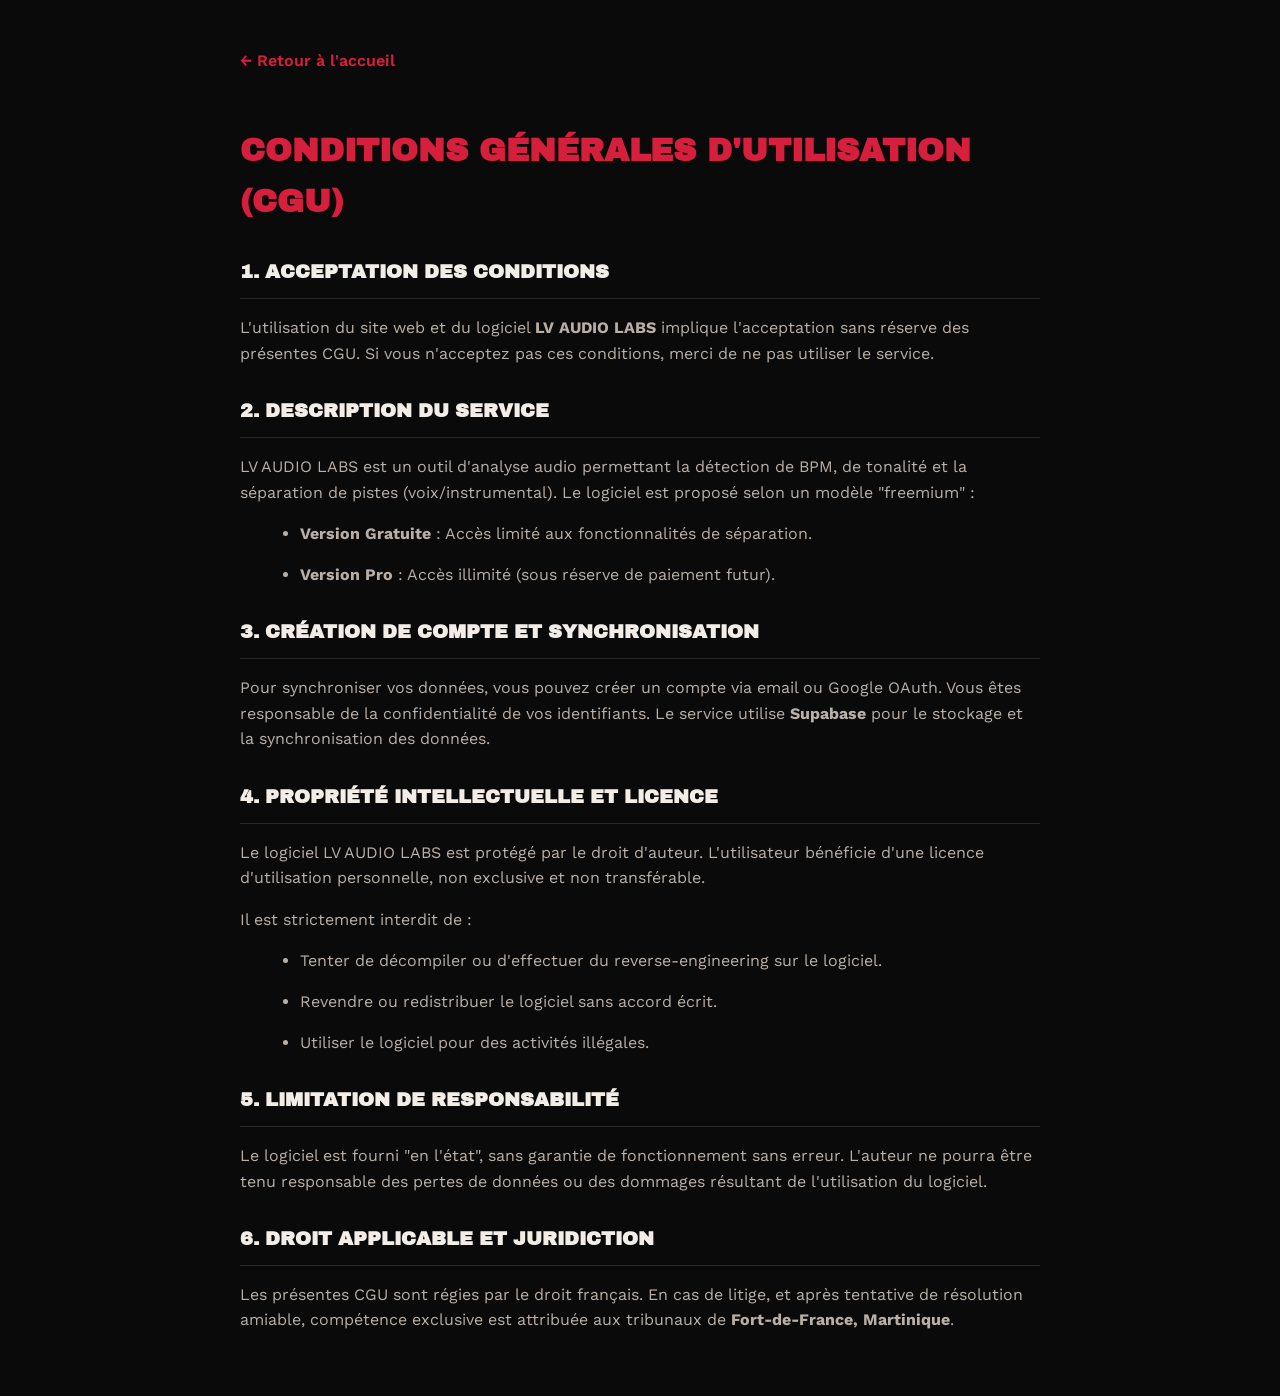
==== cgu.html @ 14dea481 "mise en conformité légale RGPD, accessibilité et gestion cookies" ====
<!DOCTYPE html>
<html lang="fr">
<head>
    <meta charset="UTF-8">
    <meta name="viewport" content="width=device-width, initial-scale=1.0">
    <title>Conditions Générales d'Utilisation — LV AUDIO LABS</title>
    <link rel="preconnect" href="https://fonts.googleapis.com">
    <link rel="preconnect" href="https://fonts.gstatic.com" crossorigin>
    <link href="https://fonts.googleapis.com/css2?family=Archivo+Black&family=Work+Sans:wght@400;500;600;700&display=swap" rel="stylesheet">
    <style>
        :root {
            --bg: #0b0a0a;
            --bg-raised: #151313;
            --red: #d61f3c;
            --cream: #f2ede7;
            --grey: #b8b0a8;
            --line: #2a2626;
        }
        body {
            background: var(--bg);
            color: var(--cream);
            font-family: 'Work Sans', sans-serif;
            line-height: 1.6;
            padding: 40px 20px;
        }
        .wrap { max-width: 800px; margin: 0 auto; }
        h1 { font-family: 'Archivo Black', sans-serif; text-transform: uppercase; color: var(--red); margin-bottom: 30px; }
        h2 { font-family: 'Archivo Black', sans-serif; text-transform: uppercase; font-size: 1.2rem; margin-top: 30px; border-bottom: 1px solid var(--line); padding-bottom: 10px; }
        p, li { color: var(--grey); margin-bottom: 15px; }
        ul { margin-left: 20px; margin-bottom: 20px; }
        .back-link { display: inline-block; margin-bottom: 30px; color: var(--red); text-decoration: none; font-weight: 600; }
        .back-link:hover { text-decoration: underline; }
    </style>
</head>
<body>
    <div class="wrap">
        <a href="index.html" class="back-link">← Retour à l'accueil</a>
        <h1>Conditions Générales d'Utilisation (CGU)</h1>
        
        <section>
            <h2>1. Acceptation des Conditions</h2>
            <p>L'utilisation du site web et du logiciel <strong>LV AUDIO LABS</strong> implique l'acceptation sans réserve des présentes CGU. Si vous n'acceptez pas ces conditions, merci de ne pas utiliser le service.</p>
        </section>

        <section>
            <h2>2. Description du Service</h2>
            <p>LV AUDIO LABS est un outil d'analyse audio permettant la détection de BPM, de tonalité et la séparation de pistes (voix/instrumental). Le logiciel est proposé selon un modèle "freemium" :</p>
            <ul>
                <li><strong>Version Gratuite</strong> : Accès limité aux fonctionnalités de séparation.</li>
                <li><strong>Version Pro</strong> : Accès illimité (sous réserve de paiement futur).</li>
            </ul>
        </section>

        <section>
            <h2>3. Création de Compte et Synchronisation</h2>
            <p>Pour synchroniser vos données, vous pouvez créer un compte via email ou Google OAuth. Vous êtes responsable de la confidentialité de vos identifiants. Le service utilise <strong>Supabase</strong> pour le stockage et la synchronisation des données.</p>
        </section>

        <section>
            <h2>4. Propriété Intellectuelle et Licence</h2>
            <p>Le logiciel LV AUDIO LABS est protégé par le droit d'auteur. L'utilisateur bénéficie d'une licence d'utilisation personnelle, non exclusive et non transférable.</p>
            <p>Il est strictement interdit de :</p>
            <ul>
                <li>Tenter de décompiler ou d'effectuer du reverse-engineering sur le logiciel.</li>
                <li>Revendre ou redistribuer le logiciel sans accord écrit.</li>
                <li>Utiliser le logiciel pour des activités illégales.</li>
            </ul>
        </section>

        <section>
            <h2>5. Limitation de Responsabilité</h2>
            <p>Le logiciel est fourni "en l'état", sans garantie de fonctionnement sans erreur. L'auteur ne pourra être tenu responsable des pertes de données ou des dommages résultant de l'utilisation du logiciel.</p>
        </section>

        <section>
            <h2>6. Droit Applicable et Juridiction</h2>
            <p>Les présentes CGU sont régies par le droit français. En cas de litige, et après tentative de résolution amiable, compétence exclusive est attribuée aux tribunaux de <strong>Fort-de-France, Martinique</strong>.</p>
        </section>
    </div>
</body>
</html>
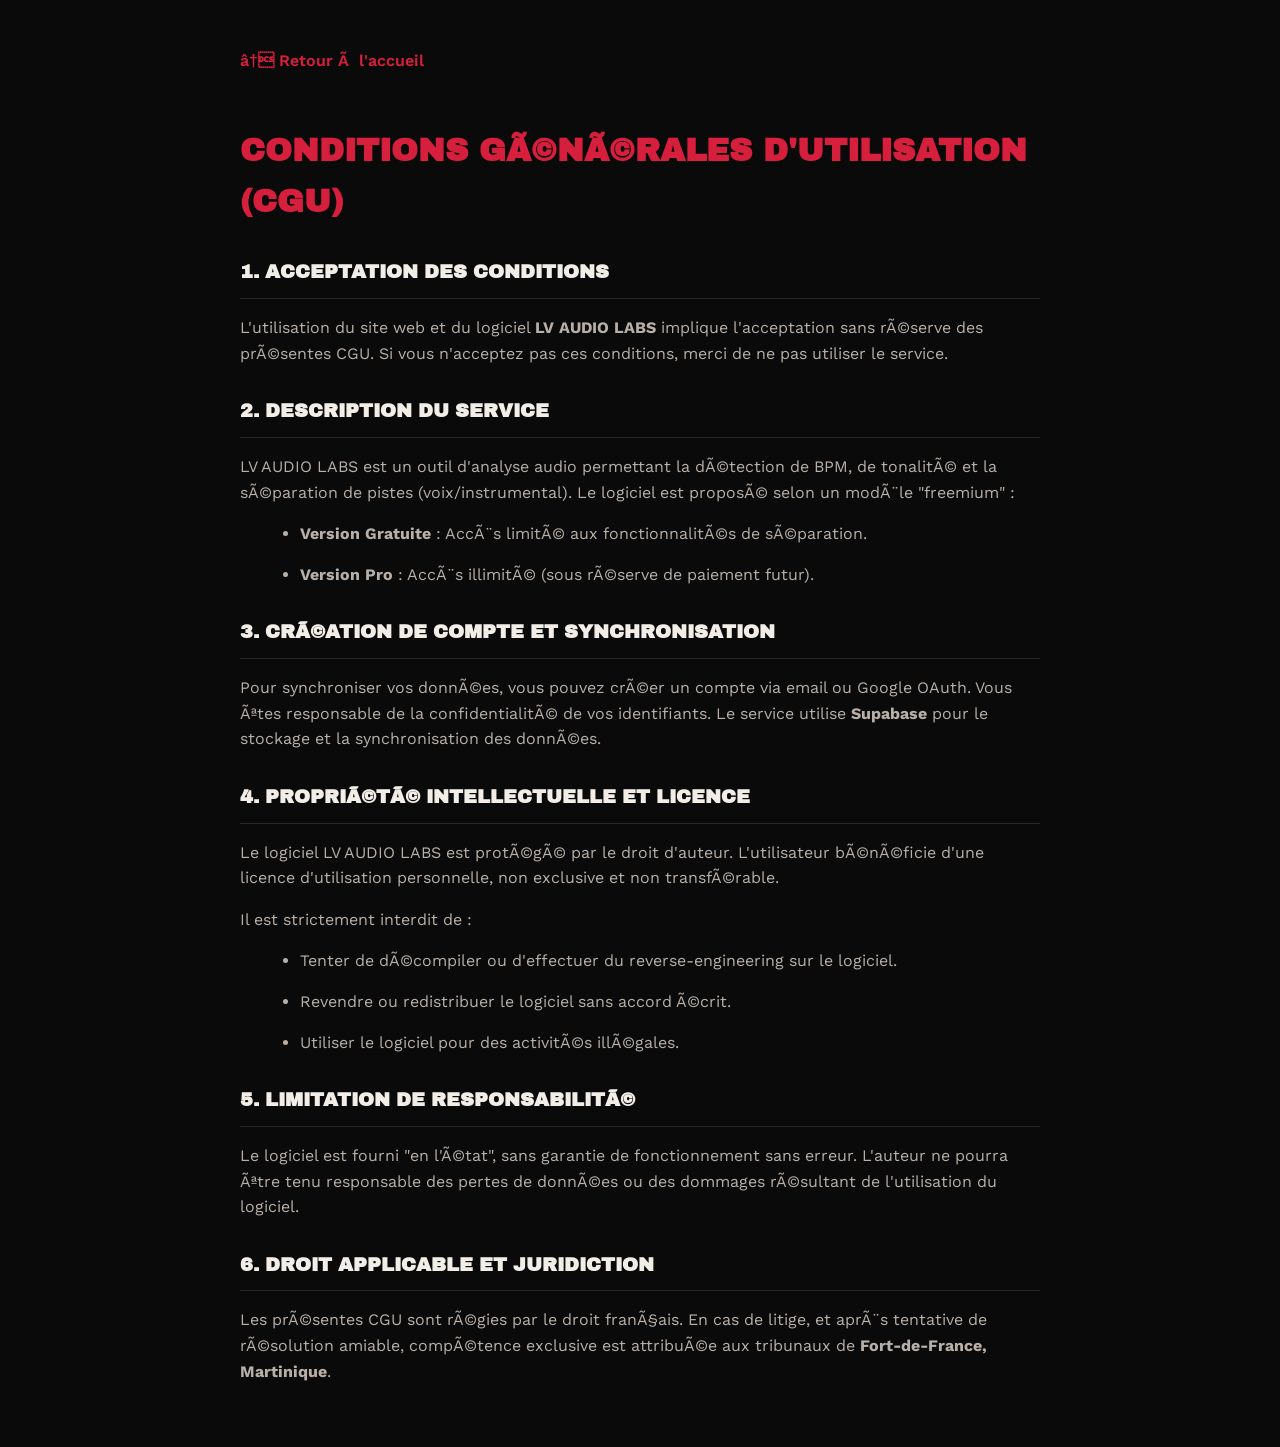
==== commit 555800b6: "Pages CGV et compte, polices hebergees localement, retrait du fichier doublon - Ajout de cgv.html (c" ====
--- a/cgu.html
+++ b/cgu.html
@@ -1,12 +1,10 @@
-<!DOCTYPE html>
+﻿<!DOCTYPE html>
 <html lang="fr">
 <head>
     <meta charset="UTF-8">
     <meta name="viewport" content="width=device-width, initial-scale=1.0">
-    <title>Conditions Générales d'Utilisation — LV AUDIO LABS</title>
-    <link rel="preconnect" href="https://fonts.googleapis.com">
-    <link rel="preconnect" href="https://fonts.gstatic.com" crossorigin>
-    <link href="https://fonts.googleapis.com/css2?family=Archivo+Black&family=Work+Sans:wght@400;500;600;700&display=swap" rel="stylesheet">
+    <title>Conditions GÃ©nÃ©rales d'Utilisation â€” LV AUDIO LABS</title>
+            <link rel="stylesheet" href="fonts.css">
     <style>
         :root {
             --bg: #0b0a0a;
@@ -34,47 +32,47 @@
 </head>
 <body>
     <div class="wrap">
-        <a href="index.html" class="back-link">← Retour à l'accueil</a>
-        <h1>Conditions Générales d'Utilisation (CGU)</h1>
+        <a href="index.html" class="back-link">â† Retour Ã  l'accueil</a>
+        <h1>Conditions GÃ©nÃ©rales d'Utilisation (CGU)</h1>
         
         <section>
             <h2>1. Acceptation des Conditions</h2>
-            <p>L'utilisation du site web et du logiciel <strong>LV AUDIO LABS</strong> implique l'acceptation sans réserve des présentes CGU. Si vous n'acceptez pas ces conditions, merci de ne pas utiliser le service.</p>
+            <p>L'utilisation du site web et du logiciel <strong>LV AUDIO LABS</strong> implique l'acceptation sans rÃ©serve des prÃ©sentes CGU. Si vous n'acceptez pas ces conditions, merci de ne pas utiliser le service.</p>
         </section>
 
         <section>
             <h2>2. Description du Service</h2>
-            <p>LV AUDIO LABS est un outil d'analyse audio permettant la détection de BPM, de tonalité et la séparation de pistes (voix/instrumental). Le logiciel est proposé selon un modèle "freemium" :</p>
+            <p>LV AUDIO LABS est un outil d'analyse audio permettant la dÃ©tection de BPM, de tonalitÃ© et la sÃ©paration de pistes (voix/instrumental). Le logiciel est proposÃ© selon un modÃ¨le "freemium" :</p>
             <ul>
-                <li><strong>Version Gratuite</strong> : Accès limité aux fonctionnalités de séparation.</li>
-                <li><strong>Version Pro</strong> : Accès illimité (sous réserve de paiement futur).</li>
+                <li><strong>Version Gratuite</strong> : AccÃ¨s limitÃ© aux fonctionnalitÃ©s de sÃ©paration.</li>
+                <li><strong>Version Pro</strong> : AccÃ¨s illimitÃ© (sous rÃ©serve de paiement futur).</li>
             </ul>
         </section>
 
         <section>
-            <h2>3. Création de Compte et Synchronisation</h2>
-            <p>Pour synchroniser vos données, vous pouvez créer un compte via email ou Google OAuth. Vous êtes responsable de la confidentialité de vos identifiants. Le service utilise <strong>Supabase</strong> pour le stockage et la synchronisation des données.</p>
+            <h2>3. CrÃ©ation de Compte et Synchronisation</h2>
+            <p>Pour synchroniser vos donnÃ©es, vous pouvez crÃ©er un compte via email ou Google OAuth. Vous Ãªtes responsable de la confidentialitÃ© de vos identifiants. Le service utilise <strong>Supabase</strong> pour le stockage et la synchronisation des donnÃ©es.</p>
         </section>
 
         <section>
-            <h2>4. Propriété Intellectuelle et Licence</h2>
-            <p>Le logiciel LV AUDIO LABS est protégé par le droit d'auteur. L'utilisateur bénéficie d'une licence d'utilisation personnelle, non exclusive et non transférable.</p>
+            <h2>4. PropriÃ©tÃ© Intellectuelle et Licence</h2>
+            <p>Le logiciel LV AUDIO LABS est protÃ©gÃ© par le droit d'auteur. L'utilisateur bÃ©nÃ©ficie d'une licence d'utilisation personnelle, non exclusive et non transfÃ©rable.</p>
             <p>Il est strictement interdit de :</p>
             <ul>
-                <li>Tenter de décompiler ou d'effectuer du reverse-engineering sur le logiciel.</li>
-                <li>Revendre ou redistribuer le logiciel sans accord écrit.</li>
-                <li>Utiliser le logiciel pour des activités illégales.</li>
+                <li>Tenter de dÃ©compiler ou d'effectuer du reverse-engineering sur le logiciel.</li>
+                <li>Revendre ou redistribuer le logiciel sans accord Ã©crit.</li>
+                <li>Utiliser le logiciel pour des activitÃ©s illÃ©gales.</li>
             </ul>
         </section>
 
         <section>
-            <h2>5. Limitation de Responsabilité</h2>
-            <p>Le logiciel est fourni "en l'état", sans garantie de fonctionnement sans erreur. L'auteur ne pourra être tenu responsable des pertes de données ou des dommages résultant de l'utilisation du logiciel.</p>
+            <h2>5. Limitation de ResponsabilitÃ©</h2>
+            <p>Le logiciel est fourni "en l'Ã©tat", sans garantie de fonctionnement sans erreur. L'auteur ne pourra Ãªtre tenu responsable des pertes de donnÃ©es ou des dommages rÃ©sultant de l'utilisation du logiciel.</p>
         </section>
 
         <section>
             <h2>6. Droit Applicable et Juridiction</h2>
-            <p>Les présentes CGU sont régies par le droit français. En cas de litige, et après tentative de résolution amiable, compétence exclusive est attribuée aux tribunaux de <strong>Fort-de-France, Martinique</strong>.</p>
+            <p>Les prÃ©sentes CGU sont rÃ©gies par le droit franÃ§ais. En cas de litige, et aprÃ¨s tentative de rÃ©solution amiable, compÃ©tence exclusive est attribuÃ©e aux tribunaux de <strong>Fort-de-France, Martinique</strong>.</p>
         </section>
     </div>
 </body>
--- a/fonts.css
+++ b/fonts.css
@@ -0,0 +1,44 @@
+/* Polices LV AUDIO LABS hébergées localement (auto-hébergement).
+ *
+ * Les fichiers .woff2 doivent être placés dans website/fonts/ :
+ *   archivo-black-400.woff2  et  work-sans-400.woff2 / work-sans-600.woff2
+ * Téléchargement manuel (SIL Open Font License 1.1) :
+ *   https://fonts.google.com/specimen/Archivo+Black   → Download
+ *   https://fonts.google.com/specimen/Work+Sans       → Download
+ * puis décompresser et copier les .woff2 dans website/fonts/.
+ *
+ * Cela évite tout appel à Google Fonts (tiers) : les polices sont servies
+ * depuis le même domaine que le site.
+ */
+
+@font-face {
+  font-family: "Archivo Black";
+  font-style: normal;
+  font-weight: 400;
+  font-display: swap;
+  src: url("fonts/archivo-black-400.woff2") format("woff2");
+}
+
+@font-face {
+  font-family: "Work Sans";
+  font-style: normal;
+  font-weight: 400;
+  font-display: swap;
+  src: url("fonts/work-sans-400.woff2") format("woff2");
+}
+
+@font-face {
+  font-family: "Work Sans";
+  font-style: normal;
+  font-weight: 600;
+  font-display: swap;
+  src: url("fonts/work-sans-600.woff2") format("woff2");
+}
+
+@font-face {
+  font-family: "Work Sans";
+  font-style: normal;
+  font-weight: 700;
+  font-display: swap;
+  src: url("fonts/work-sans-700.woff2") format("woff2");
+}
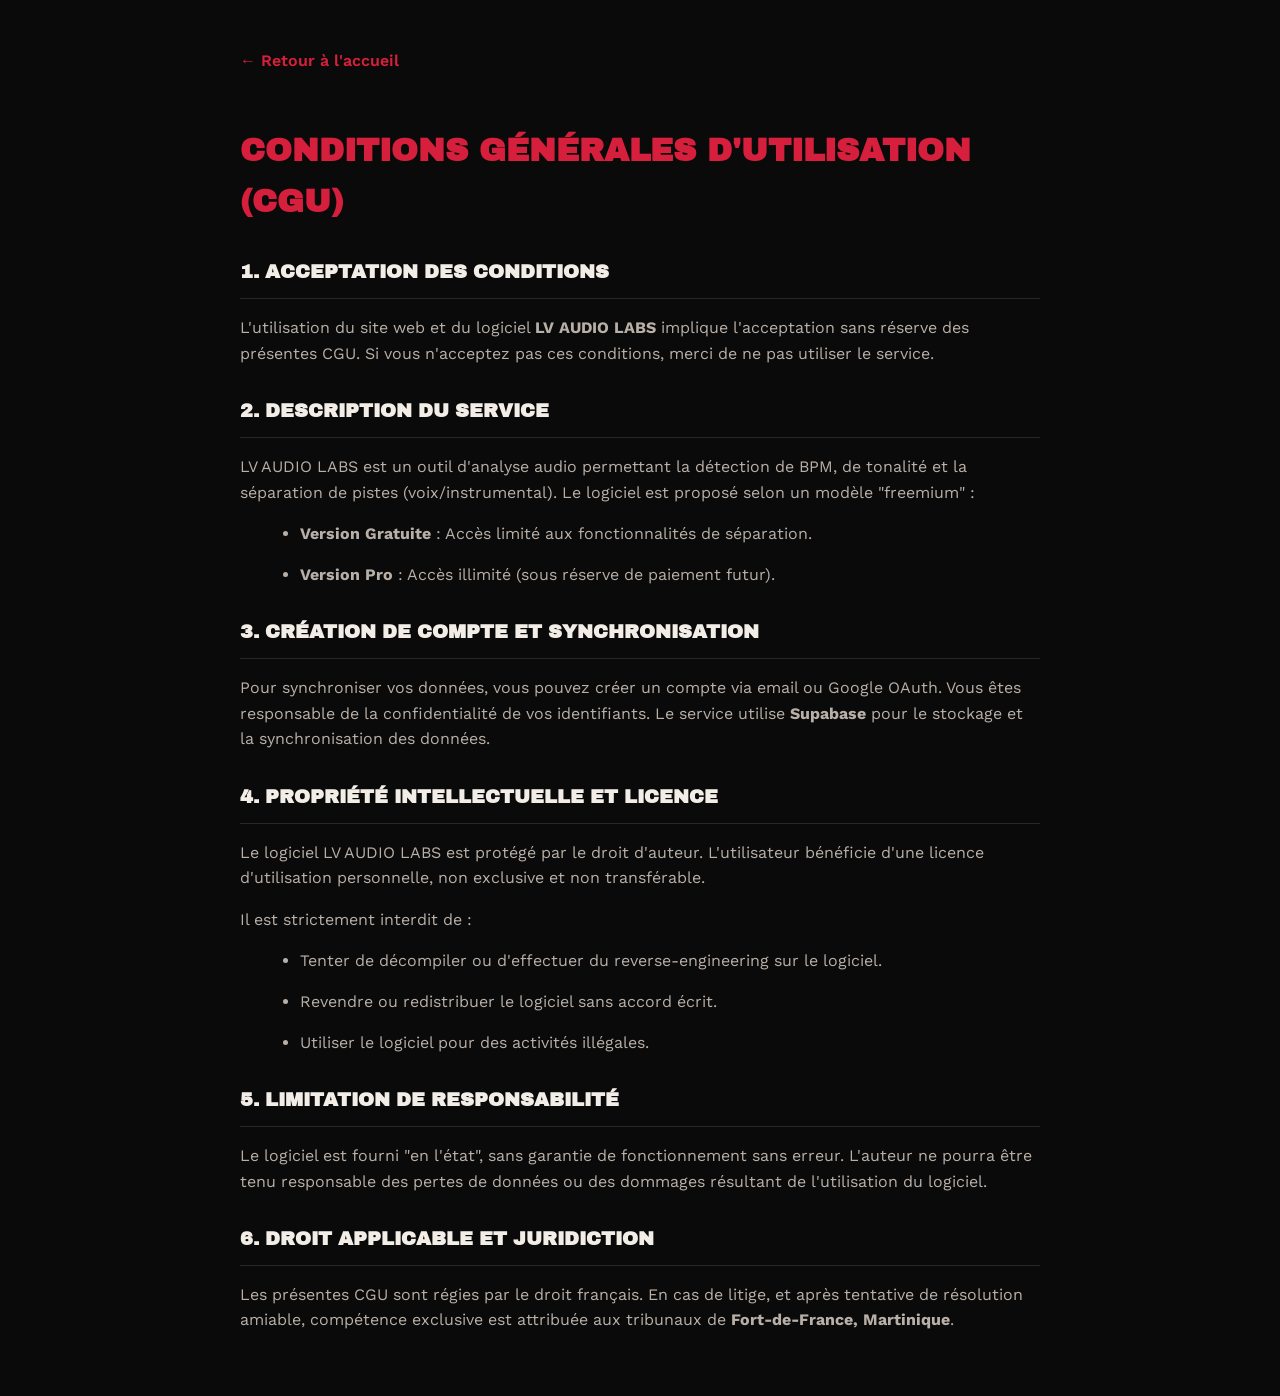
==== commit f043c75e: "Reparer les accents corrompus sur les 7 pages du site Symptome : illimitA(C3 A9) affiche en illimitÃ" ====
--- a/cgu.html
+++ b/cgu.html
@@ -1,9 +1,9 @@
-﻿<!DOCTYPE html>
+<!DOCTYPE html>
 <html lang="fr">
 <head>
     <meta charset="UTF-8">
     <meta name="viewport" content="width=device-width, initial-scale=1.0">
-    <title>Conditions GÃ©nÃ©rales d'Utilisation â€” LV AUDIO LABS</title>
+    <title>Conditions Générales d'Utilisation — LV AUDIO LABS</title>
             <link rel="stylesheet" href="fonts.css">
     <style>
         :root {
@@ -32,47 +32,47 @@
 </head>
 <body>
     <div class="wrap">
-        <a href="index.html" class="back-link">â† Retour Ã  l'accueil</a>
-        <h1>Conditions GÃ©nÃ©rales d'Utilisation (CGU)</h1>
+        <a href="index.html" class="back-link">← Retour à l'accueil</a>
+        <h1>Conditions Générales d'Utilisation (CGU)</h1>
         
         <section>
             <h2>1. Acceptation des Conditions</h2>
-            <p>L'utilisation du site web et du logiciel <strong>LV AUDIO LABS</strong> implique l'acceptation sans rÃ©serve des prÃ©sentes CGU. Si vous n'acceptez pas ces conditions, merci de ne pas utiliser le service.</p>
+            <p>L'utilisation du site web et du logiciel <strong>LV AUDIO LABS</strong> implique l'acceptation sans réserve des présentes CGU. Si vous n'acceptez pas ces conditions, merci de ne pas utiliser le service.</p>
         </section>
 
         <section>
             <h2>2. Description du Service</h2>
-            <p>LV AUDIO LABS est un outil d'analyse audio permettant la dÃ©tection de BPM, de tonalitÃ© et la sÃ©paration de pistes (voix/instrumental). Le logiciel est proposÃ© selon un modÃ¨le "freemium" :</p>
+            <p>LV AUDIO LABS est un outil d'analyse audio permettant la détection de BPM, de tonalité et la séparation de pistes (voix/instrumental). Le logiciel est proposé selon un modèle "freemium" :</p>
             <ul>
-                <li><strong>Version Gratuite</strong> : AccÃ¨s limitÃ© aux fonctionnalitÃ©s de sÃ©paration.</li>
-                <li><strong>Version Pro</strong> : AccÃ¨s illimitÃ© (sous rÃ©serve de paiement futur).</li>
+                <li><strong>Version Gratuite</strong> : Accès limité aux fonctionnalités de séparation.</li>
+                <li><strong>Version Pro</strong> : Accès illimité (sous réserve de paiement futur).</li>
             </ul>
         </section>
 
         <section>
-            <h2>3. CrÃ©ation de Compte et Synchronisation</h2>
-            <p>Pour synchroniser vos donnÃ©es, vous pouvez crÃ©er un compte via email ou Google OAuth. Vous Ãªtes responsable de la confidentialitÃ© de vos identifiants. Le service utilise <strong>Supabase</strong> pour le stockage et la synchronisation des donnÃ©es.</p>
+            <h2>3. Création de Compte et Synchronisation</h2>
+            <p>Pour synchroniser vos données, vous pouvez créer un compte via email ou Google OAuth. Vous êtes responsable de la confidentialité de vos identifiants. Le service utilise <strong>Supabase</strong> pour le stockage et la synchronisation des données.</p>
         </section>
 
         <section>
-            <h2>4. PropriÃ©tÃ© Intellectuelle et Licence</h2>
-            <p>Le logiciel LV AUDIO LABS est protÃ©gÃ© par le droit d'auteur. L'utilisateur bÃ©nÃ©ficie d'une licence d'utilisation personnelle, non exclusive et non transfÃ©rable.</p>
+            <h2>4. Propriété Intellectuelle et Licence</h2>
+            <p>Le logiciel LV AUDIO LABS est protégé par le droit d'auteur. L'utilisateur bénéficie d'une licence d'utilisation personnelle, non exclusive et non transférable.</p>
             <p>Il est strictement interdit de :</p>
             <ul>
-                <li>Tenter de dÃ©compiler ou d'effectuer du reverse-engineering sur le logiciel.</li>
-                <li>Revendre ou redistribuer le logiciel sans accord Ã©crit.</li>
-                <li>Utiliser le logiciel pour des activitÃ©s illÃ©gales.</li>
+                <li>Tenter de décompiler ou d'effectuer du reverse-engineering sur le logiciel.</li>
+                <li>Revendre ou redistribuer le logiciel sans accord écrit.</li>
+                <li>Utiliser le logiciel pour des activités illégales.</li>
             </ul>
         </section>
 
         <section>
-            <h2>5. Limitation de ResponsabilitÃ©</h2>
-            <p>Le logiciel est fourni "en l'Ã©tat", sans garantie de fonctionnement sans erreur. L'auteur ne pourra Ãªtre tenu responsable des pertes de donnÃ©es ou des dommages rÃ©sultant de l'utilisation du logiciel.</p>
+            <h2>5. Limitation de Responsabilité</h2>
+            <p>Le logiciel est fourni "en l'état", sans garantie de fonctionnement sans erreur. L'auteur ne pourra être tenu responsable des pertes de données ou des dommages résultant de l'utilisation du logiciel.</p>
         </section>
 
         <section>
             <h2>6. Droit Applicable et Juridiction</h2>
-            <p>Les prÃ©sentes CGU sont rÃ©gies par le droit franÃ§ais. En cas de litige, et aprÃ¨s tentative de rÃ©solution amiable, compÃ©tence exclusive est attribuÃ©e aux tribunaux de <strong>Fort-de-France, Martinique</strong>.</p>
+            <p>Les présentes CGU sont régies par le droit français. En cas de litige, et après tentative de résolution amiable, compétence exclusive est attribuée aux tribunaux de <strong>Fort-de-France, Martinique</strong>.</p>
         </section>
     </div>
 </body>
